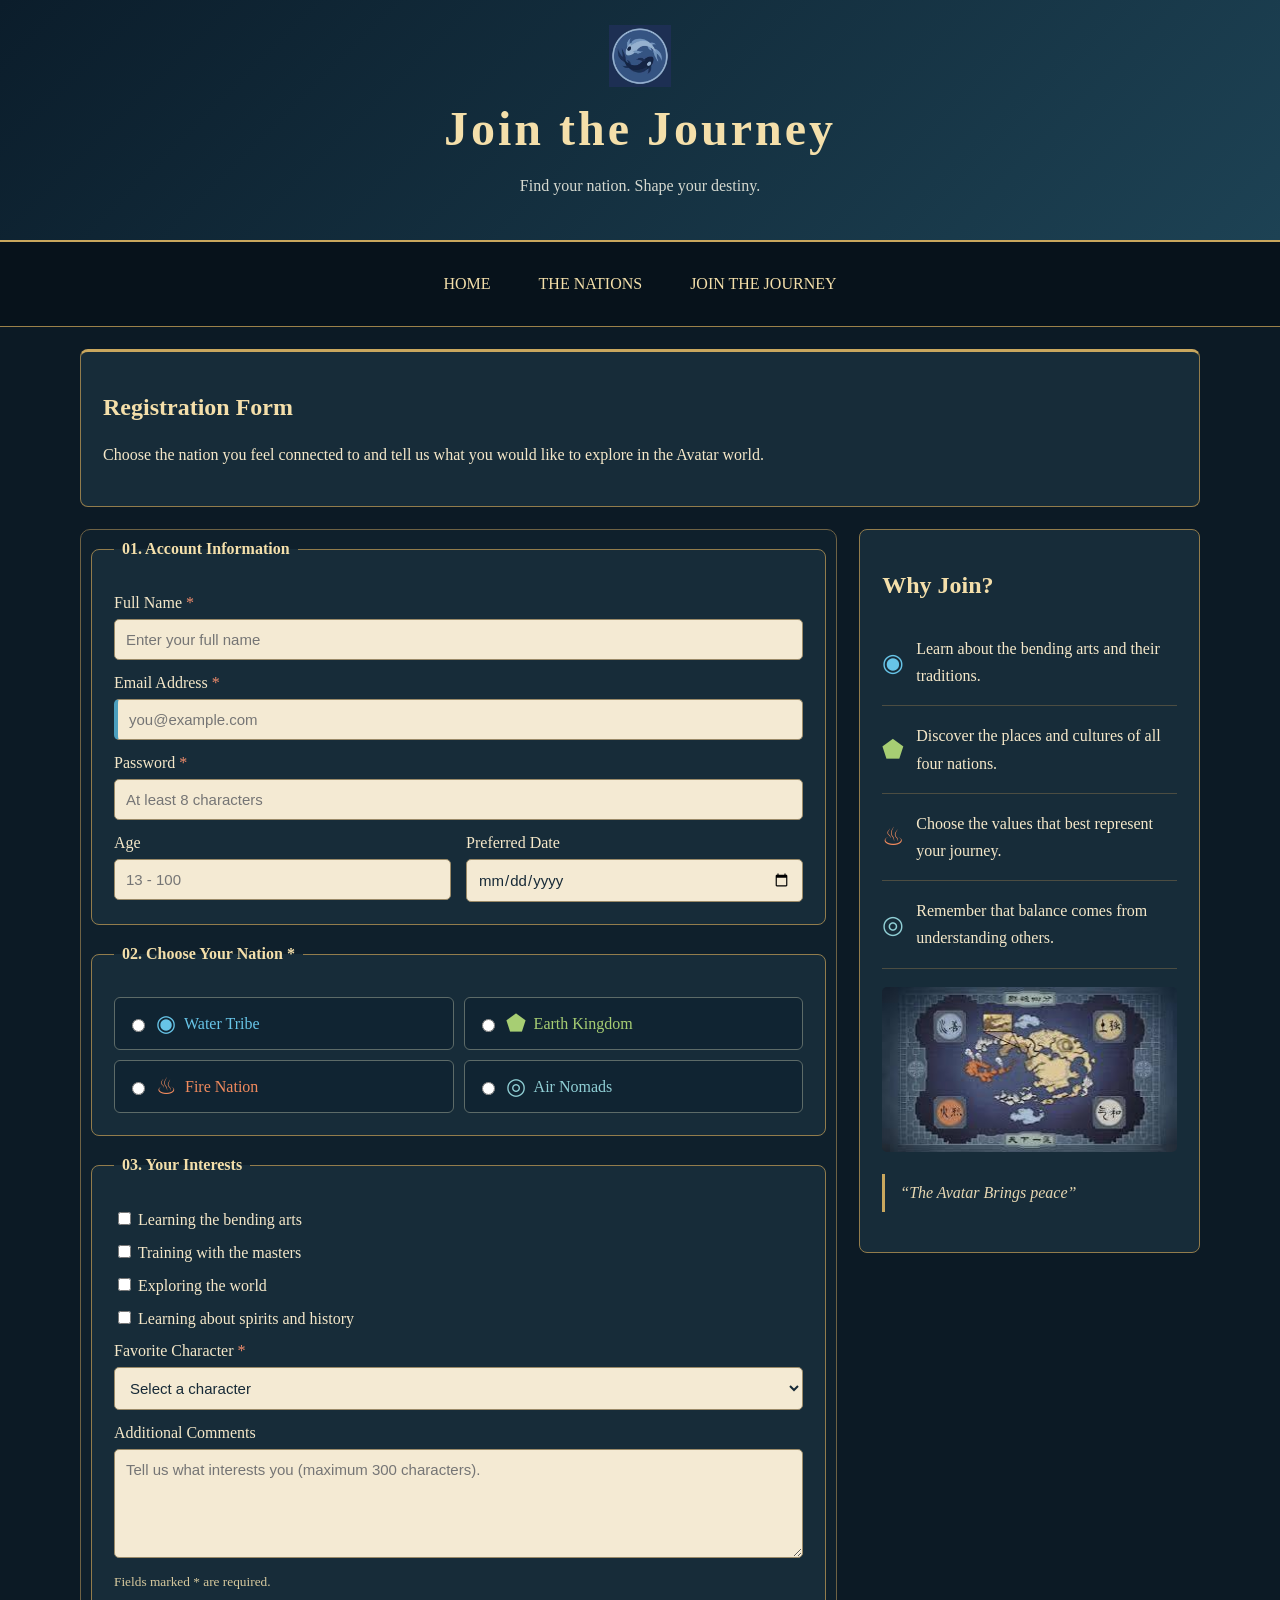
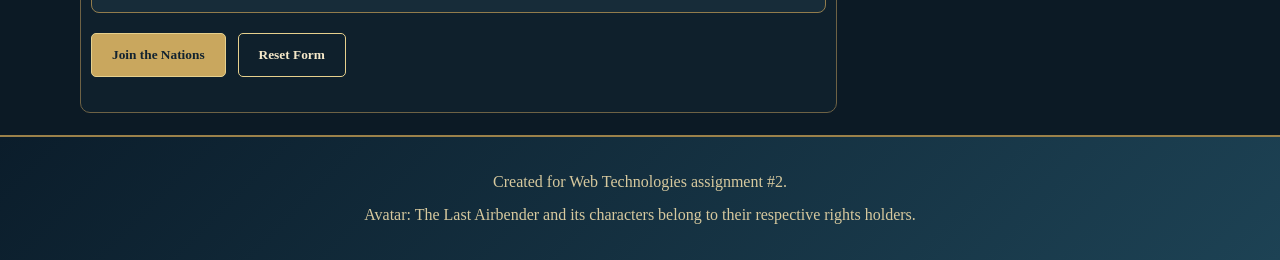
==== registration.html @ 7b4ccb46 "first commit" ====
<!doctype html>
<html lang="en">
  <head>
    <meta charset="UTF-8" />
    <meta name="viewport" content="width=device-width, initial-scale=1.0" />
    <title>The Four Nations | Join the Journey</title>
    <link rel="stylesheet" href="style.css" />
  </head>
  <body>
    <!-- Page header -->
    <header class="page-header">
      <img
        src="images/Balance.jpg"
        alt="Yin and Yang symbol representing balance"
        class="header-symbol"
      />
      <h1>Join the Journey</h1>
      <p>Find your nation. Shape your destiny.</p>
    </header>

    <!-- Navigation -->
    <nav>
      <a href="index.html">HOME</a>
      <a href="information.html">THE NATIONS</a>
      <a href="registration.html">JOIN THE JOURNEY</a>
    </nav>

    <main>
      <section class="intro-panel">
        <h2>Registration Form</h2>
        <p>
          Choose the nation you feel connected to and tell us what you would
          like to explore in the Avatar world. 
        </p>
      </section>

      <div class="form-layout">
        <form id="registration-form" action="#" method="get">
          <fieldset>
            <legend>01. Account Information</legend>

            <label for="fullname">Full Name <span>*</span></label>
            <input
              type="text"
              id="fullname"
              name="fullname"
              placeholder="Enter your full name"
              required
            />

            <label for="email">Email Address <span>*</span></label>
            <input
              type="email"
              id="email"
              name="email"
              placeholder="you@example.com"
              required
            />

            <label for="password">Password <span>*</span></label>
            <input
              type="password"
              id="password"
              name="password"
              minlength="8"
              placeholder="At least 8 characters"
              required
            />

            <div class="two-columns">
              <div>
                <label for="age">Age</label>
                <input
                  type="number"
                  id="age"
                  name="age"
                  min="13"
                  max="100"
                  placeholder="13 - 100"
                />
              </div>
              <div>
                <label for="date">Preferred Date</label>
                <input type="date" id="date" name="date" />
              </div>
            </div>
          </fieldset>

          <fieldset>
            <legend>02. Choose Your Nation <span>*</span></legend>
            <div class="choice-grid">
              <label class="choice water-choice"
                ><input
                  type="radio"
                  name="nation"
                  value="Water Tribe"
                  required
                />
                <span class="element-icon">◉</span> Water Tribe</label
              >
              <label class="choice earth-choice"
                ><input type="radio" name="nation" value="Earth Kingdom" />
                <span class="element-icon">⬟</span> Earth Kingdom</label
              >
              <label class="choice fire-choice"
                ><input type="radio" name="nation" value="Fire Nation" />
                <span class="element-icon">♨</span> Fire Nation</label
              >
              <label class="choice air-choice"
                ><input type="radio" name="nation" value="Air Nomads" />
                <span class="element-icon">◎</span> Air Nomads</label
              >
            </div>
          </fieldset>

          <fieldset>
            <legend>03. Your Interests</legend>
            <label class="check-choice"
              ><input type="checkbox" name="interests" value="Bending" />
              Learning the bending arts</label
            >
            <label class="check-choice"
              ><input type="checkbox" name="interests" value="Training" />
              Training with the masters</label
            >
            <label class="check-choice"
              ><input type="checkbox" name="interests" value="Adventure" />
              Exploring the world</label
            >
            <label class="check-choice"
              ><input type="checkbox" name="interests" value="Spirits" />
              Learning about spirits and history</label
            >

            <label for="character">Favorite Character <span>*</span></label>
            <select id="character" name="character" required>
              <option value="" disabled selected>Select a character</option>
              <option value="Aang">Aang</option>
              <option value="Katara">Katara</option>
              <option value="Sokka">Sokka</option>
              <option value="Toph">Toph</option>
              <option value="Zuko">Zuko</option>
              <option value="Iroh">Uncle Iroh</option>
              <option value="Appa">Appa</option>
            </select>

            <label for="comments">Additional Comments</label>
            <textarea
              id="comments"
              name="comments"
              rows="5"
              maxlength="300"
              placeholder="Tell us what interests you (maximum 300 characters)."
            ></textarea>
            <small>Fields marked * are required.</small>
          </fieldset>

          <div class="buttons">
            <button type="submit">Join the Nations</button>
            <button type="reset" class="reset-button">Reset Form</button>
          </div>
        </form>

        <aside class="side-panel">
          <h2>Why Join?</h2>
          <div class="side-item">
            <span class="element-icon water-choice">◉</span>
            <p>Learn about the bending arts and their traditions.</p>
          </div>

          <div class="side-item">
            <span class="element-icon earth-choice">⬟</span>
            <p>Discover the places and cultures of all four nations.</p>
          </div>

          <div class="side-item">
            <span class="element-icon fire-choice">♨</span>
            <p>Choose the values that best represent your journey.</p>
          </div>

          <div class="side-item">
            <span class="element-icon air-choice">◎</span>
            <p>Remember that balance comes from understanding others.</p>
          </div>
          <img
            src="images/Map.jpg"
            alt="Illustrated map of the four nations"
            class="side-map"
          />
          <blockquote>“The Avatar Brings peace”</blockquote>
        </aside>
      </div>
    </main>

    <!-- Footer -->
    <footer>
      <p>Created for Web Technologies assignment #2.</p>
      <p>
       Avatar: The Last Airbender and its characters belong to their respective
       rights holders.
      </p>
    </footer>
  </body>
</html>
---- style.css ----
/* Element selector */
body {
    margin: 0;
    font-family: Georgia, "Times New Roman", serif;
    background: #0c1a25;
    color: #f5e8c9;
}
header, footer {
    background: linear-gradient(135deg, #0b1d2b, #1d4254);
    text-align: center;
    padding: 25px 18px;
    border-bottom: 2px solid #c9a75e;
}
.page-header h1 {
    color: #f4dfaa;
    font-size: clamp(32px, 5vw, 48px);
    letter-spacing: 3px;
    margin: 10px 0;
}
.page-header p { color: #d5d9d0; }
.header-symbol { width: 62px; height: 62px; }
nav {
    background: #07121b;
    text-align: center;
    padding: 17px;
    border-bottom: 1px solid #9b814a;
}
nav a {
    color: #f4dfaa;
    margin: 10px 16px;
    text-decoration: none;
    display: inline-block;
    padding: 6px;
}
nav a:hover { background: #6c3b2d; color: white; }
main { max-width: 1120px; margin: auto; padding: 22px; }
h2, h3 { color: #f4dfaa; }
p { line-height: 1.7; }
.intro-panel, fieldset, .side-panel {
    background: #172c39;
    border: 1px solid #927c4c;
    border-radius: 8px;
    padding: 22px;
    margin-bottom: 22px;
}
.intro-panel { border-top: 3px solid #c9a75e; }
/* Class selector */
.notice {
    background: #302b20;
    padding: 15px;
    border-left: 5px solid #d9b86d;
}
.form-layout {
    display: grid;
    grid-template-columns: minmax(0, 2fr) minmax(230px, 0.9fr);
    gap: 22px;
    align-items: start;
}
fieldset { margin: 0 0 20px; }
legend { color: #f4dfaa; font-weight: bold; padding: 0 8px; }
label { display: block; margin: 14px 0 7px; }
label span { color: #f18c6b; }
input, select, textarea {
    box-sizing: border-box;
    width: 100%;
    padding: 11px;
    border: 1px solid #9a8a68;
    border-radius: 5px;
    background: #f4ead3;
    color: #172a37;
    font: 15px Arial, sans-serif;
}
textarea { resize: vertical; }
input[type="radio"], input[type="checkbox"] {
    width: auto;
    accent-color: #c9a75e;
}
.two-columns {
    display: grid;
    grid-template-columns: 1fr 1fr;
    gap: 15px;
}
.choice-grid {
    display: grid;
    grid-template-columns: 1fr 1fr;
    gap: 10px;
    margin-top: 12px;
}
label.choice {
    display: flex;
    align-items: center;
    gap: 8px;
    background: #102432;
    border: 1px solid #5d6b68;
    border-radius: 6px;
    padding: 12px;
    margin: 0;
}
.choice input { flex-shrink: 0; }
.element-icon { font-size: 23px; }
.water-choice .element-icon { color: #67c4e7; }
.earth-choice .element-icon { color: #a7ce73; }
.fire-choice .element-icon { color: #f18a5d; }
.air-choice .element-icon { color: #90cfd5; }


.water-choice {
    color: #67c4e7;
}

.earth-choice {
    color: #a7ce73;
}

.fire-choice {
    color: #f18a5d;
}

.air-choice {
    color: #90cfd5;
}

label.check-choice { margin: 13px 0; }
small { display: block; margin-top: 12px; color: #d7c99e; }
/* ID selector */
#registration-form {
    padding: 10px;
    background: #0f202c;
    border: 1px solid #6e6245;
    border-radius: 10px;
}
/* Attribute selector */
input[type="email"] {
    border-left: 4px solid #4c9fbe;
}
input:focus, select:focus, textarea:focus {
    outline: 2px solid #e2c16e;
    border-color: #e2c16e;
}
.buttons { display: flex; gap: 12px; margin: 6px 0 25px; }
button {
    background: #c9a75e;
    color: #122330;
    border: 1px solid #e6d08d;
    border-radius: 5px;
    padding: 13px 20px;
    font-family: Georgia, serif;
    font-weight: bold;
    cursor: pointer;
}
button:hover { background: #e4c97b; transform: translateY(-1px); }
button.reset-button { background: transparent; color: #f5e8c9; }
button.reset-button:hover { background: #6c3b2d; }
.side-panel { position: sticky; top: 18px; }
.side-item { display: flex; gap: 12px; align-items: center; border-bottom: 1px solid #4c4d42; }
.side-item span { font-size: 25px; }
.side-map { width: 100%; margin-top: 18px; border-radius: 5px; }
blockquote { border-left: 3px solid #c9a75e; margin: 18px 0; padding: 10px 15px; color: #e6d7b2; font-style: italic; }
footer { border-top: 2px solid #9b814a; border-bottom: 0; color: #d7c99e; }
footer p { margin: 6px; }
@media (max-width: 760px) {
    .form-layout { grid-template-columns: 1fr; }
    .side-panel { position: static; }
    main { padding: 12px; }
    .two-columns { grid-template-columns: 1fr; }
}
@media (max-width: 460px) {
    .choice-grid { grid-template-columns: 1fr; }
    nav a { margin: 5px; }
    .buttons { flex-direction: column; }
}
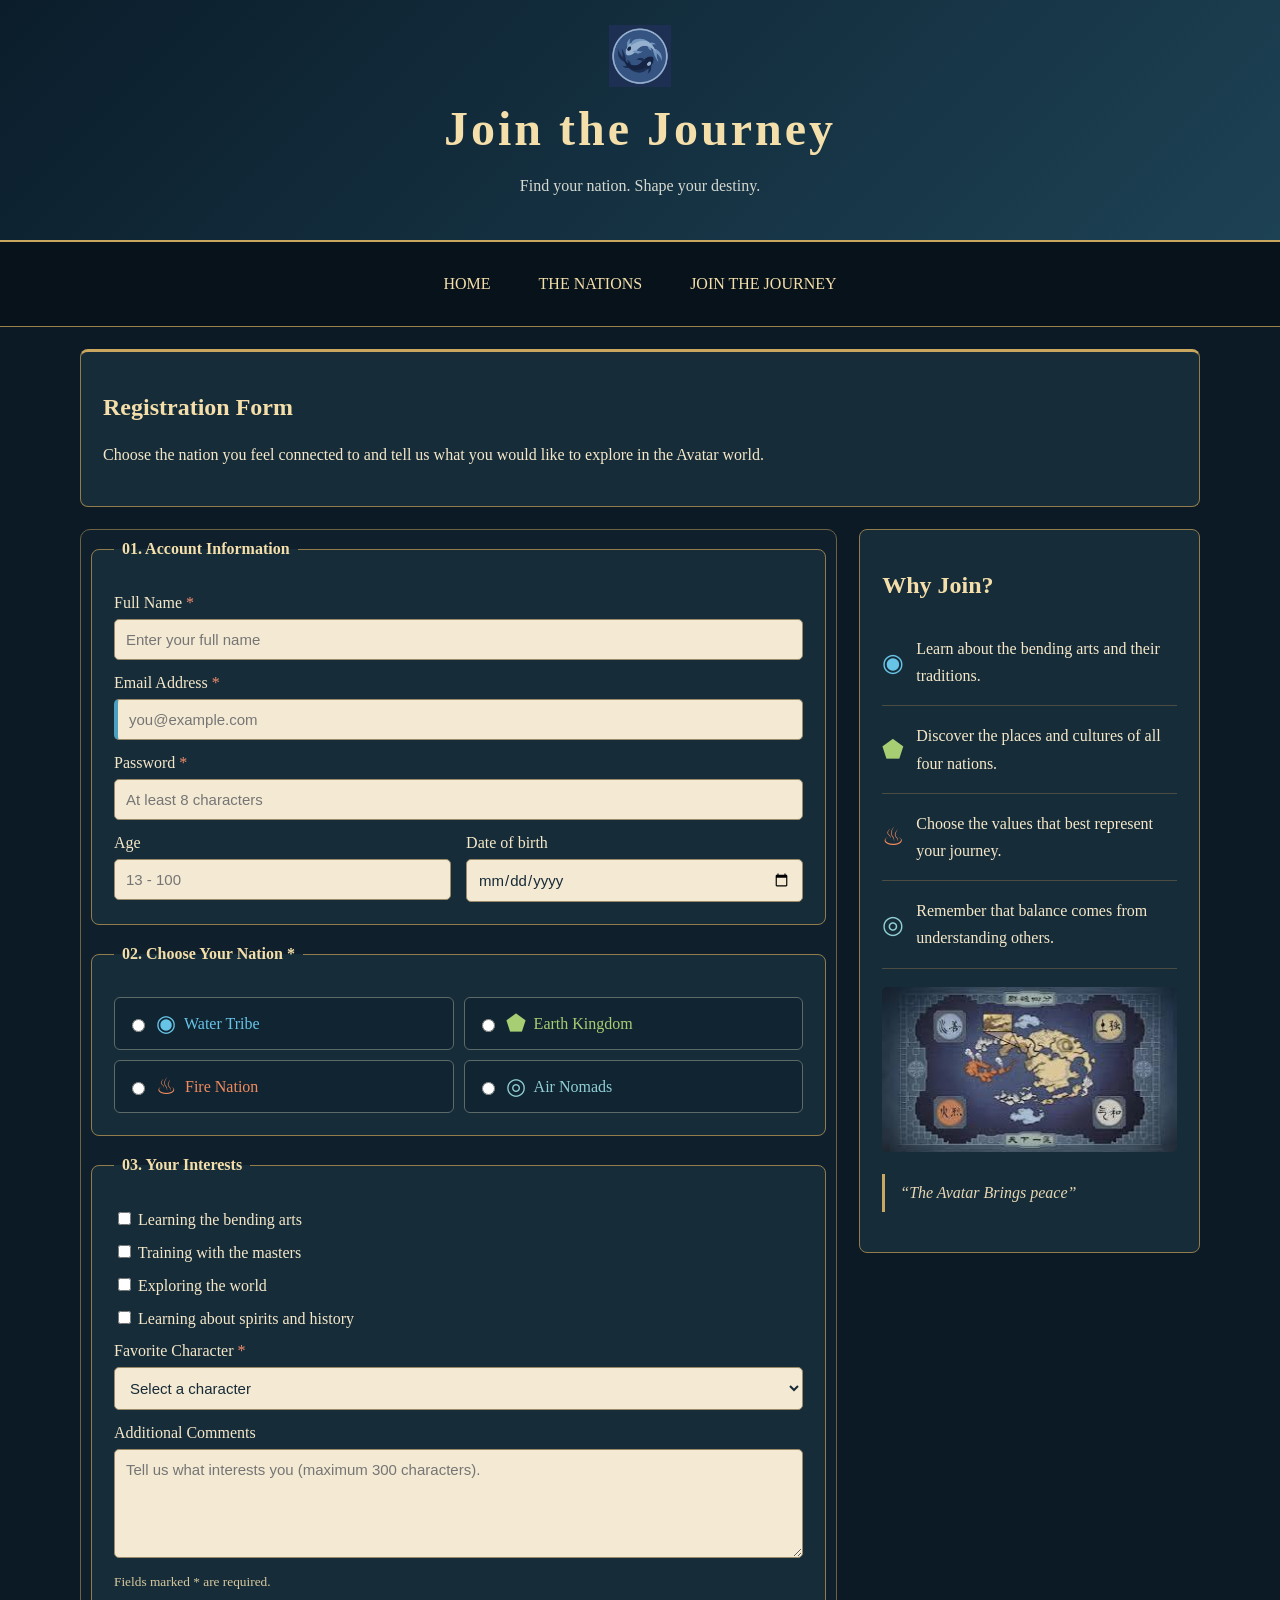
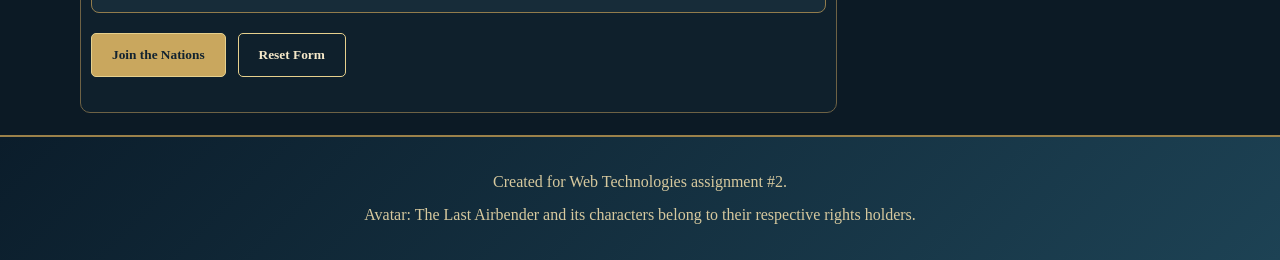
==== commit 012ea515: "Text changes" ====
--- a/registration.html
+++ b/registration.html
@@ -80,7 +80,7 @@
                 />
               </div>
               <div>
-                <label for="date">Preferred Date</label>
+                <label for="date">Date of birth</label>
                 <input type="date" id="date" name="date" />
               </div>
             </div>
